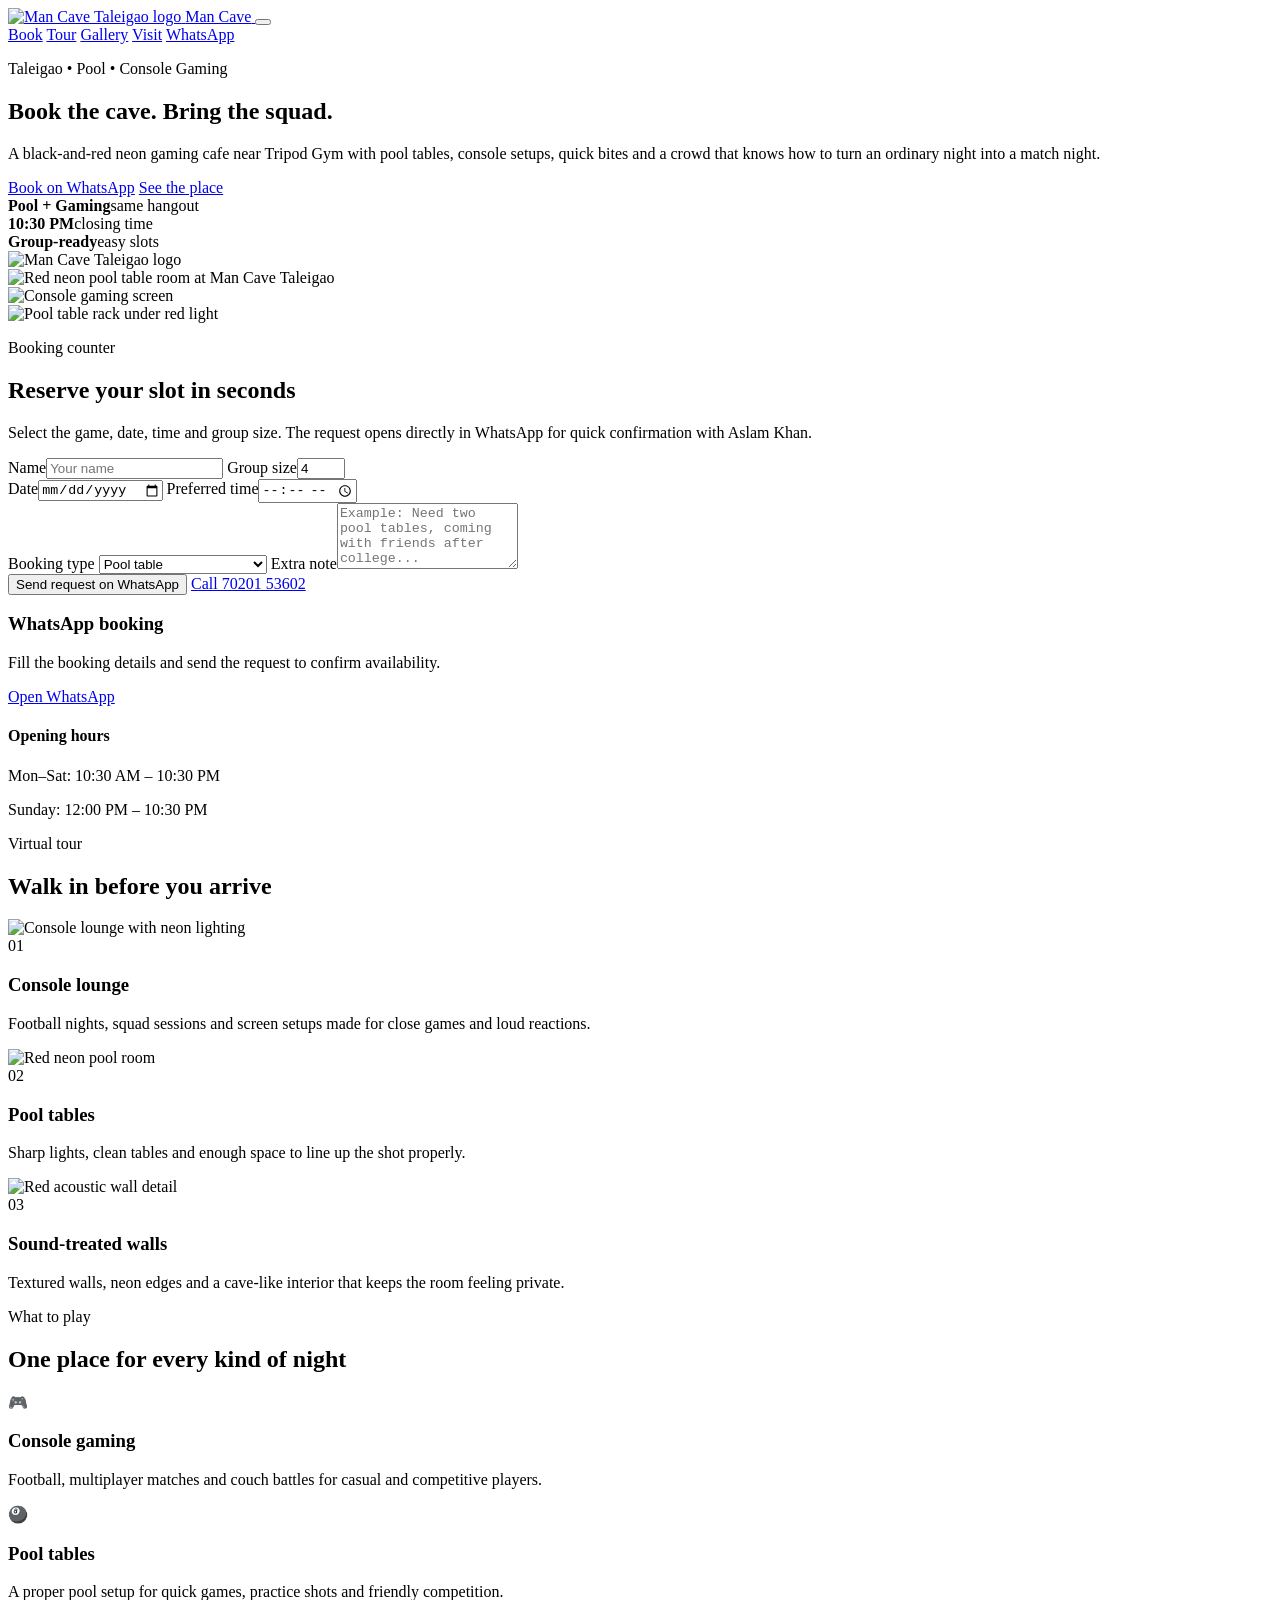
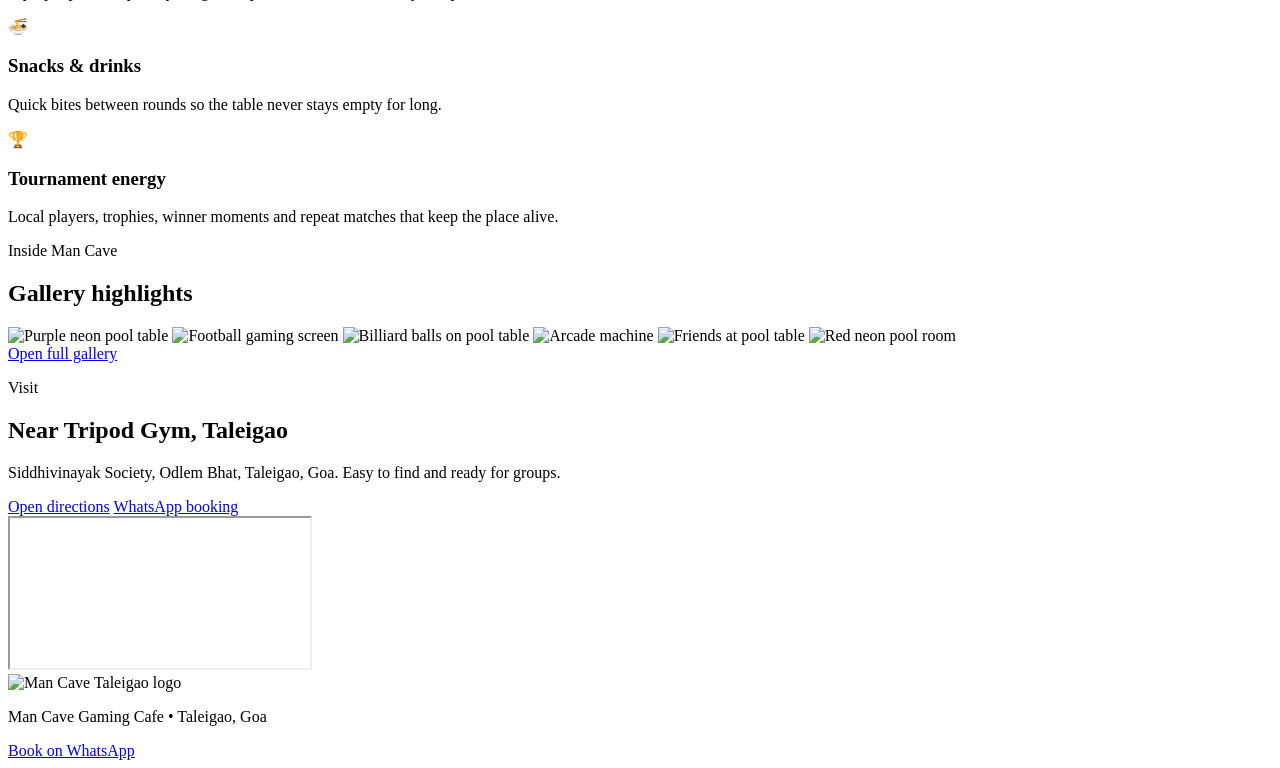
==== index.html @ f6d8dc02 "Add files via upload" ====
<!DOCTYPE html>
<html lang="en">
<head>
  <meta charset="UTF-8" />
  <meta name="viewport" content="width=device-width, initial-scale=1.0" />
  <meta name="theme-color" content="#020202" />
  <link rel="icon" type="image/png" href="assets/img/logo/mancave-taleigao-favicon.png" />
  <link rel="stylesheet" href="assets/css/styles.css" />
  <title>Man Cave Gaming Cafe Taleigao | Pool, Console Gaming & WhatsApp Booking</title>
  <meta name="description" content="Book a slot at Man Cave Gaming Cafe in Taleigao, Goa. Neon red gaming lounge, pool tables, console gaming, snacks, tournaments and group hangouts near Tripod Gym." />
  <meta name="keywords" content="Man Cave Gaming Cafe Taleigao, gaming cafe Goa, pool table Taleigao, console gaming cafe Goa, gaming lounge Taleigao" />
  <meta property="og:title" content="Man Cave Gaming Cafe Taleigao" />
  <meta property="og:description" content="Neon-lit pool tables, console gaming and group hangouts in Taleigao. Book your slot on WhatsApp." />
  <meta property="og:image" content="assets/img/logo/mancave-taleigao-official-logo.png" />
</head>
<body>
  <div class="site-bg" aria-hidden="true"><span></span><span></span><span></span></div>
  <header class="site-header" id="top">
    <a class="brand" href="index.html" aria-label="Man Cave Gaming Cafe home">
      <img src="assets/img/logo/mancave-taleigao-official-logo.png" alt="Man Cave Taleigao logo" />
      <span>Man Cave</span>
    </a>
    <button class="menu-toggle" aria-label="Open menu" aria-expanded="false"><span></span><span></span></button>
    <nav class="site-nav" aria-label="Main navigation">
      <a href="booking.html">Book</a>
      <a href="index.html#tour">Tour</a>
      <a href="gallery.html">Gallery</a>
      <a href="index.html#location">Visit</a>
      <a class="nav-cta" href="https://wa.me/917020153602" target="_blank" rel="noopener">WhatsApp</a>
    </nav>
  </header>

  <main>
    <section class="hero section-pad">
      <div class="hero-grid">
        <div class="hero-copy reveal">
          <p class="eyebrow">Taleigao • Pool • Console Gaming</p>
          <h1>Book the cave. Bring the squad.</h1>
          <p class="hero-text">A black-and-red neon gaming cafe near Tripod Gym with pool tables, console setups, quick bites and a crowd that knows how to turn an ordinary night into a match night.</p>
          <div class="hero-actions">
            <a class="btn btn-primary pulse" href="booking.html">Book on WhatsApp</a>
            <a class="btn btn-ghost" href="#tour">See the place</a>
          </div>
          <div class="hero-stats" aria-label="Cafe highlights">
            <div><strong>Pool + Gaming</strong><span>same hangout</span></div>
            <div><strong>10:30 PM</strong><span>closing time</span></div>
            <div><strong>Group-ready</strong><span>easy slots</span></div>
          </div>
        </div>
        <div class="hero-arena reveal delay-1" aria-label="Man Cave gaming cafe interior">
          <div class="arena-ring"><img src="assets/img/logo/mancave-taleigao-official-logo.png" alt="Man Cave Taleigao logo" /></div>
          <div class="arena-main"><img src="assets/img/gallery/48-red-pool-table-wide.webp" alt="Red neon pool table room at Man Cave Taleigao" /></div>
          <div class="mini-shot shot-one"><img src="assets/img/gallery/24-football-screen-gaming-setup.webp" alt="Console gaming screen" /></div>
          <div class="mini-shot shot-two"><img src="assets/img/gallery/41-red-table-rack.webp" alt="Pool table rack under red light" /></div>
        </div>
      </div>
    </section>

    <section class="booking-shell section-pad" id="booking">
      <div class="section-heading reveal">
        <p class="eyebrow">Booking counter</p>
        <h2>Reserve your slot in seconds</h2>
        <p>Select the game, date, time and group size. The request opens directly in WhatsApp for quick confirmation with Aslam Khan.</p>
      </div>
      <div class="booking-grid">
        <form class="booking-panel reveal" id="bookingForm">
          <div class="field-row">
            <label>Name<input type="text" name="name" placeholder="Your name" required></label>
            <label>Group size<input type="number" name="people" min="1" max="20" value="4" required></label>
          </div>
          <div class="field-row">
            <label>Date<input type="date" name="date" required></label>
            <label>Preferred time<input type="time" name="time" required></label>
          </div>
          <label>Booking type
            <select name="activity" required>
              <option value="Pool table">Pool table</option>
              <option value="Console gaming">Console gaming</option>
              <option value="Pool + console gaming">Pool + console gaming</option>
              <option value="Birthday / group hangout">Birthday / group hangout</option>
              <option value="Tournament enquiry">Tournament enquiry</option>
            </select>
          </label>
          <label>Extra note<textarea name="note" rows="4" placeholder="Example: Need two pool tables, coming with friends after college..."></textarea></label>
          <div class="booking-buttons">
            <button class="btn btn-primary" type="submit">Send request on WhatsApp</button>
            <a class="btn btn-ghost" href="tel:+917020153602">Call 70201 53602</a>
          </div>
        </form>
        <aside class="booking-output reveal delay-1" aria-live="polite">
          <span class="status-dot"></span>
          <h3>WhatsApp booking</h3>
          <p id="bookingPreview">Fill the booking details and send the request to confirm availability.</p>
          <a class="copy-btn whatsapp-direct" href="https://wa.me/917020153602" target="_blank" rel="noopener">Open WhatsApp</a>
          <div class="hours-card">
            <h4>Opening hours</h4>
            <p>Mon–Sat: 10:30 AM – 10:30 PM</p>
            <p>Sunday: 12:00 PM – 10:30 PM</p>
          </div>
        </aside>
      </div>
    </section>

    <section class="tour section-pad" id="tour">
      <div class="section-heading reveal">
        <p class="eyebrow">Virtual tour</p>
        <h2>Walk in before you arrive</h2>
      </div>
      <div class="tour-grid">
        <article class="tour-card wide reveal">
          <img src="assets/img/gallery/21-console-lounge-neon.webp" alt="Console lounge with neon lighting" />
          <div><span>01</span><h3>Console lounge</h3><p>Football nights, squad sessions and screen setups made for close games and loud reactions.</p></div>
        </article>
        <article class="tour-card reveal delay-1">
          <img src="assets/img/gallery/15-red-neon-pool-table.webp" alt="Red neon pool room" />
          <div><span>02</span><h3>Pool tables</h3><p>Sharp lights, clean tables and enough space to line up the shot properly.</p></div>
        </article>
        <article class="tour-card reveal delay-2">
          <img src="assets/img/gallery/12-red-acoustic-wall-detail.webp" alt="Red acoustic wall detail" />
          <div><span>03</span><h3>Sound-treated walls</h3><p>Textured walls, neon edges and a cave-like interior that keeps the room feeling private.</p></div>
        </article>
      </div>
    </section>

    <section class="vibe section-pad" id="vibe">
      <div class="section-heading reveal">
        <p class="eyebrow">What to play</p>
        <h2>One place for every kind of night</h2>
      </div>
      <div class="feature-grid">
        <article class="feature-card reveal"><span>🎮</span><h3>Console gaming</h3><p>Football, multiplayer matches and couch battles for casual and competitive players.</p></article>
        <article class="feature-card reveal delay-1"><span>🎱</span><h3>Pool tables</h3><p>A proper pool setup for quick games, practice shots and friendly competition.</p></article>
        <article class="feature-card reveal delay-2"><span>🍜</span><h3>Snacks & drinks</h3><p>Quick bites between rounds so the table never stays empty for long.</p></article>
        <article class="feature-card reveal delay-3"><span>🏆</span><h3>Tournament energy</h3><p>Local players, trophies, winner moments and repeat matches that keep the place alive.</p></article>
      </div>
    </section>

    <section class="gallery-strip section-pad" id="gallery">
      <div class="section-heading reveal">
        <p class="eyebrow">Inside Man Cave</p>
        <h2>Gallery highlights</h2>
      </div>
      <div class="marquee" aria-label="Gallery preview">
        <div class="marquee-track">
          <img src="assets/img/gallery/03-purple-pool-table.webp" alt="Purple neon pool table" />
          <img src="assets/img/gallery/24-football-screen-gaming-setup.webp" alt="Football gaming screen" />
          <img src="assets/img/gallery/32-billiard-balls-table.webp" alt="Billiard balls on pool table" />
          <img src="assets/img/gallery/40-arcade-machine.webp" alt="Arcade machine" />
          <img src="assets/img/gallery/49-friends-at-pool-table.webp" alt="Friends at pool table" />
          <img src="assets/img/gallery/54-red-pool-room-night.webp" alt="Red neon pool room" />
        </div>
      </div>
      <div class="center-action"><a class="btn btn-primary" href="gallery.html">Open full gallery</a></div>
    </section>

    <section class="location section-pad" id="location">
      <div class="location-card reveal">
        <div>
          <p class="eyebrow">Visit</p>
          <h2>Near Tripod Gym, Taleigao</h2>
          <p>Siddhivinayak Society, Odlem Bhat, Taleigao, Goa. Easy to find and ready for groups.</p>
          <div class="hero-actions">
            <a class="btn btn-primary" target="_blank" rel="noopener" href="https://www.google.com/maps/search/Man+Cave+Gaming+Cafe+Taleigao+Tripod+Gym">Open directions</a>
            <a class="btn btn-ghost" target="_blank" rel="noopener" href="https://wa.me/917020153602">WhatsApp booking</a>
          </div>
        </div>
        <iframe title="Man Cave Gaming Cafe Taleigao map" loading="lazy" referrerpolicy="no-referrer-when-downgrade" src="https://www.google.com/maps?q=Man%20Cave%20Gaming%20Cafe%20Taleigao%20Goa&output=embed"></iframe>
      </div>
    </section>
  </main>

  <footer class="site-footer">
    <img src="assets/img/logo/mancave-taleigao-official-logo.png" alt="Man Cave Taleigao logo" />
    <p>Man Cave Gaming Cafe • Taleigao, Goa</p>
    <a href="booking.html">Book on WhatsApp</a>
  </footer>
  <script src="assets/js/main.js"></script>
</body>
</html>
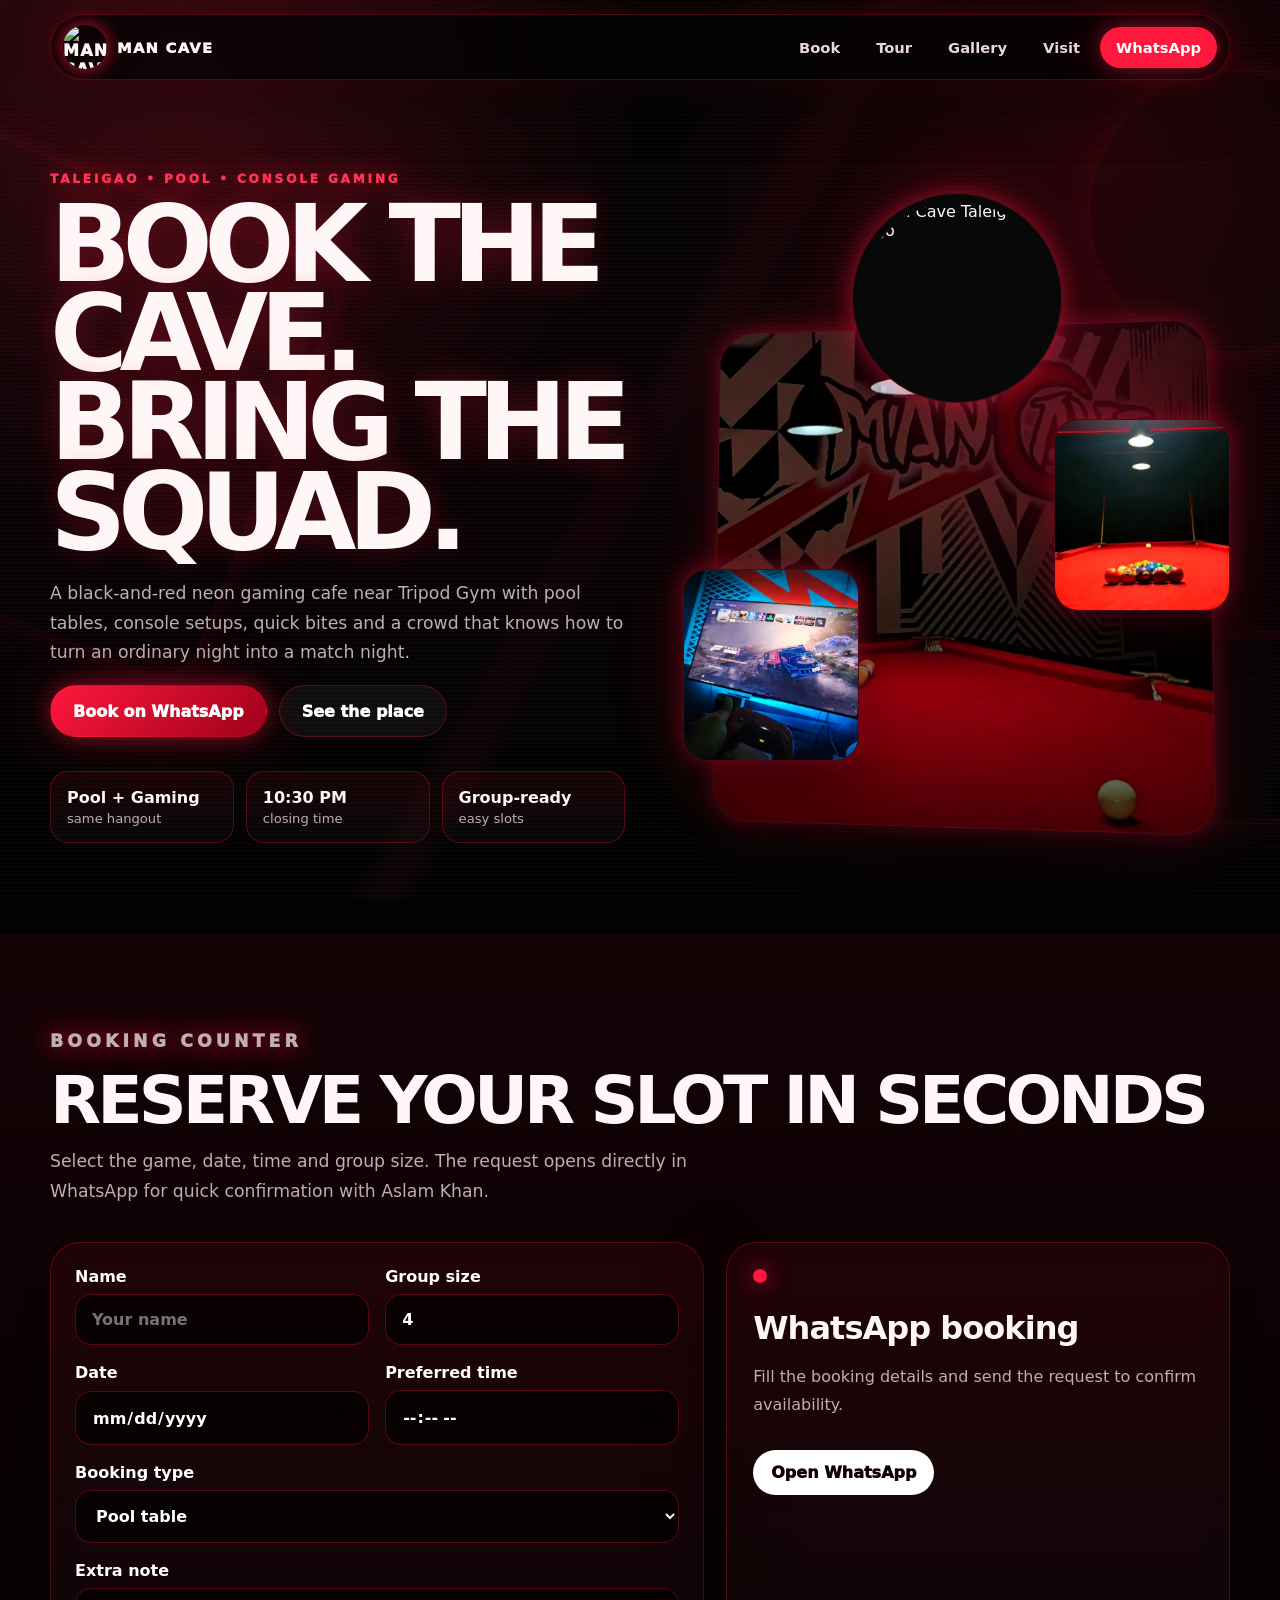
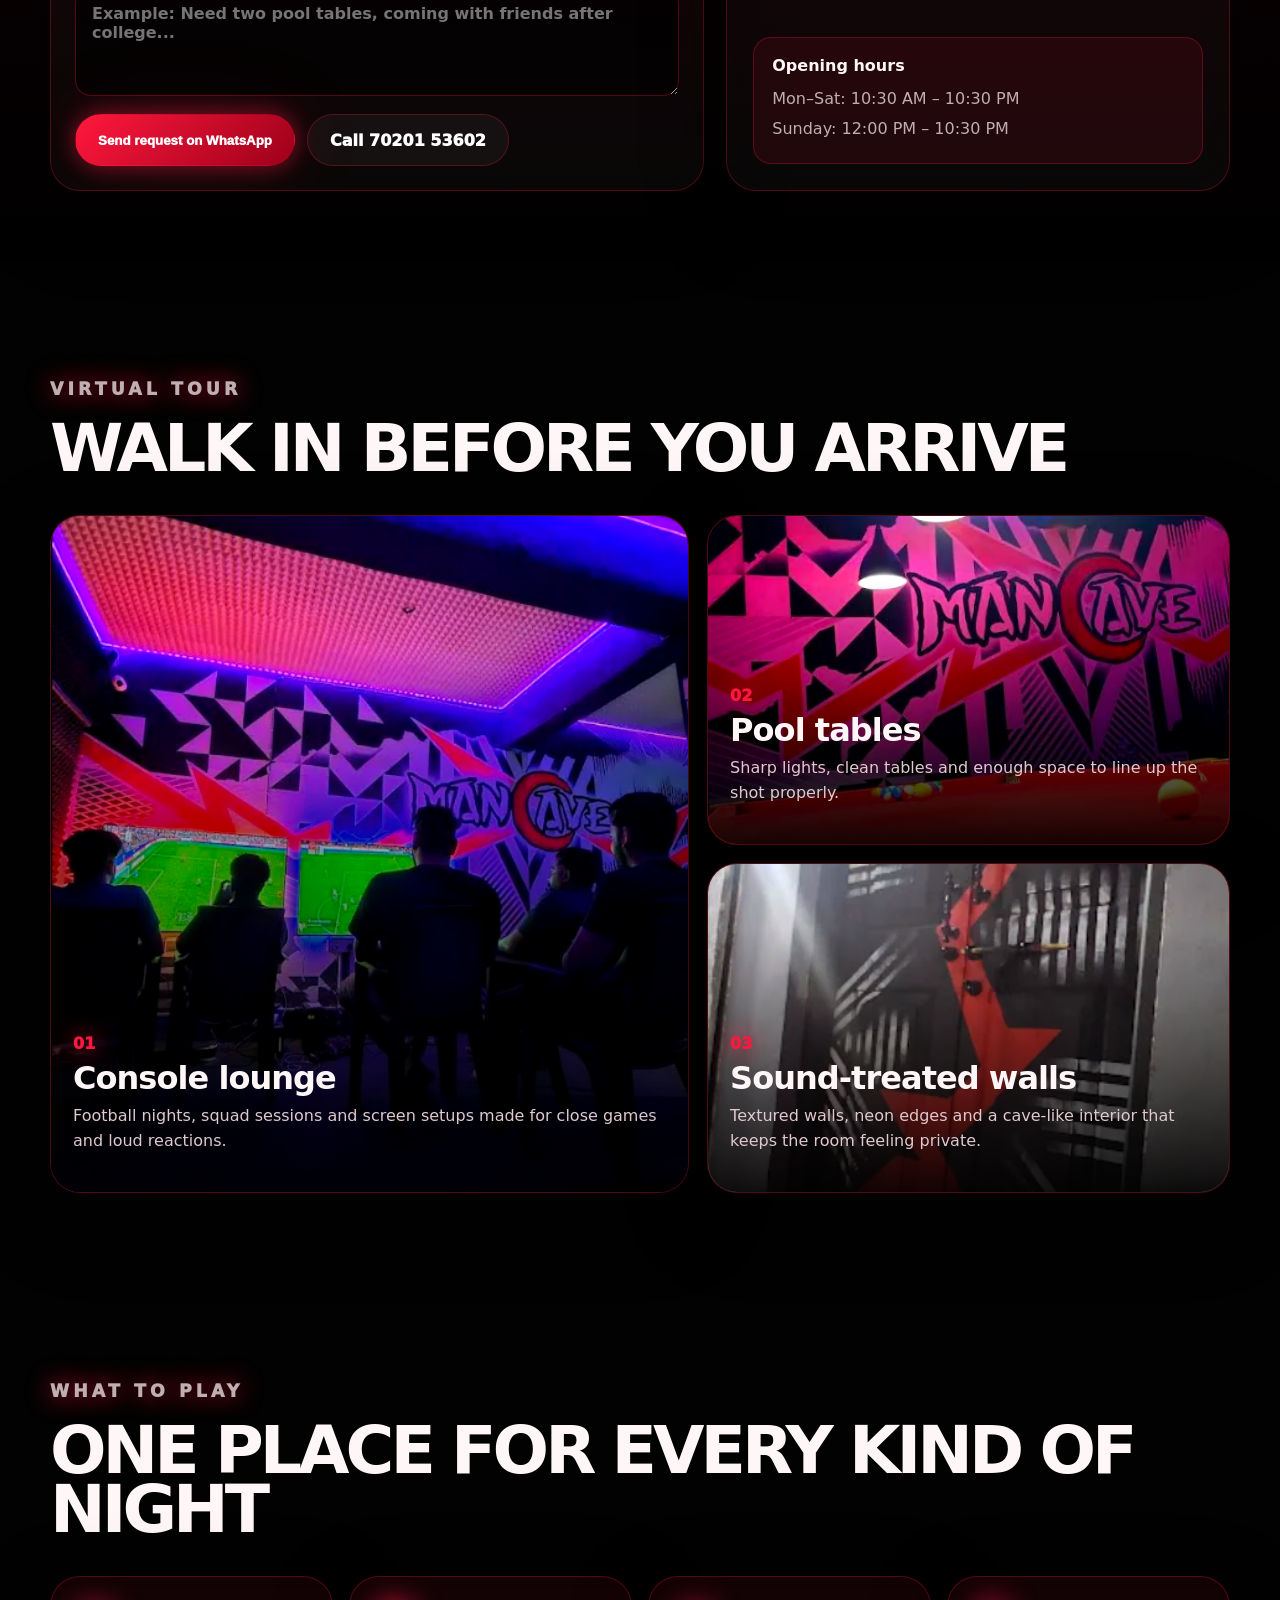
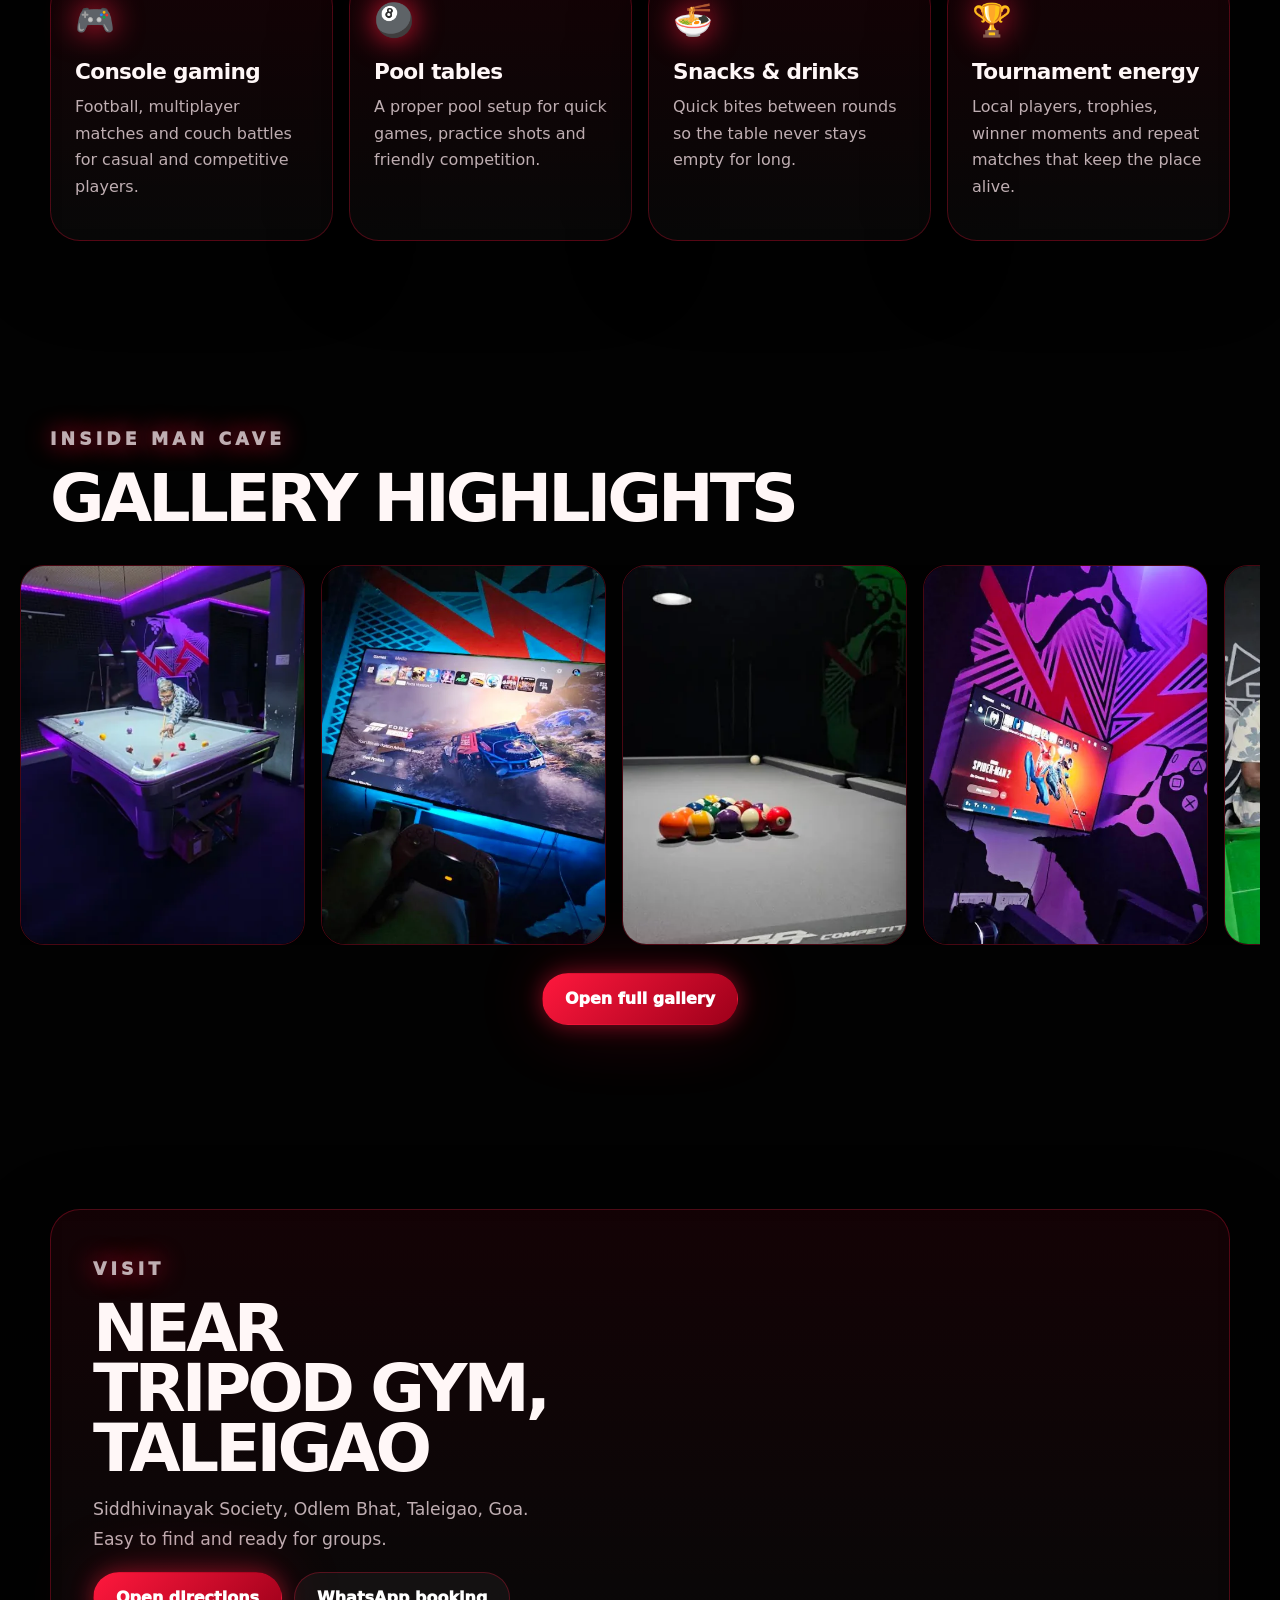
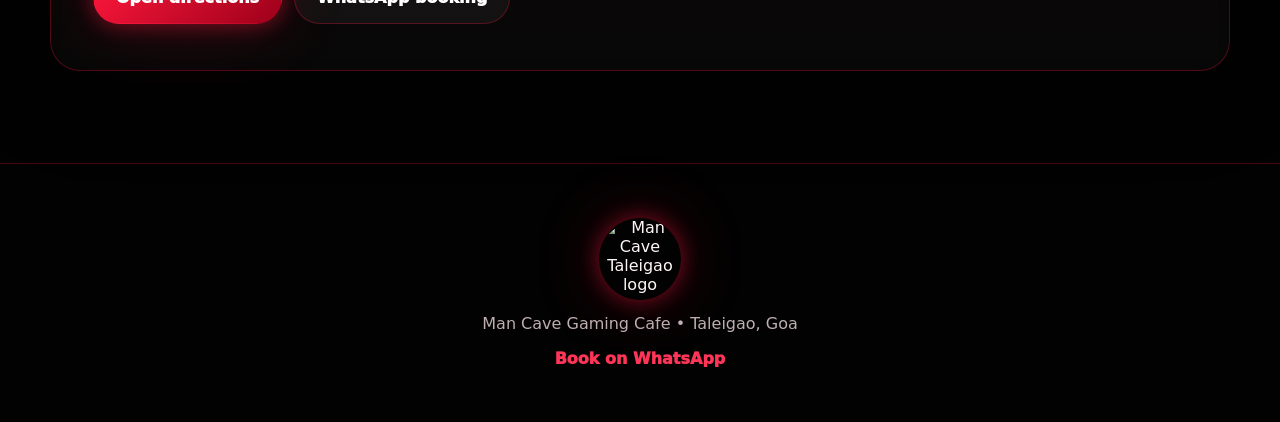
==== commit 197f7b05: "Update index.html" ====
--- a/index.html
+++ b/index.html
@@ -11,7 +11,7 @@
   <meta name="keywords" content="Man Cave Gaming Cafe Taleigao, gaming cafe Goa, pool table Taleigao, console gaming cafe Goa, gaming lounge Taleigao" />
   <meta property="og:title" content="Man Cave Gaming Cafe Taleigao" />
   <meta property="og:description" content="Neon-lit pool tables, console gaming and group hangouts in Taleigao. Book your slot on WhatsApp." />
-  <meta property="og:image" content="assets/img/logo/mancave-taleigao-official-logo.png" />
+  <meta property="og:image" content="assets/img/logo/mancave-taleigao-offical-logo.png" />
 </head>
 <body>
   <div class="site-bg" aria-hidden="true"><span></span><span></span><span></span></div>
--- a/assets/css/styles.css
+++ b/assets/css/styles.css
@@ -0,0 +1,39 @@
+:root{
+  --bg:#020202;
+  --panel:#090607;
+  --panel-2:#12090b;
+  --red:#ff183d;
+  --red-hot:#ff3558;
+  --red-deep:#9d001a;
+  --white:#fff7f7;
+  --muted:#bfaeb2;
+  --line:rgba(255,24,61,.28);
+  --soft-line:rgba(255,255,255,.09);
+  --glow:0 0 22px rgba(255,24,61,.48),0 0 72px rgba(255,24,61,.2);
+  --max:1180px;
+  --radius:30px;
+}
+*{box-sizing:border-box}
+html{scroll-behavior:smooth}
+body{margin:0;background:var(--bg);color:var(--white);font-family:Inter,system-ui,-apple-system,Segoe UI,Roboto,Arial,sans-serif;overflow-x:hidden}
+a{color:inherit;text-decoration:none}img{display:block;max-width:100%}
+body::before{content:"";position:fixed;inset:0;pointer-events:none;z-index:0;background:radial-gradient(circle at 14% 8%,rgba(255,24,61,.22),transparent 34%),radial-gradient(circle at 85% 18%,rgba(140,0,20,.24),transparent 32%),linear-gradient(120deg,transparent 0 48%,rgba(255,24,61,.035) 49% 51%,transparent 52%),repeating-linear-gradient(0deg,rgba(255,255,255,.018) 0 1px,transparent 1px 4px);mix-blend-mode:screen}
+.site-bg{position:fixed;inset:0;z-index:-1;overflow:hidden;background:linear-gradient(180deg,#030303 0%,#090305 44%,#020202 100%)}
+.site-bg span{position:absolute;border:1px solid rgba(255,24,61,.14);box-shadow:var(--glow);opacity:.22;animation:caveDrift 13s linear infinite}
+.site-bg span:nth-child(1){width:440px;height:440px;border-radius:40px;left:-160px;top:20%;transform:rotate(22deg)}
+.site-bg span:nth-child(2){width:280px;height:280px;border-radius:50%;right:-90px;top:8%;animation-duration:18s}
+.site-bg span:nth-child(3){width:620px;height:180px;right:-240px;bottom:9%;transform:skewX(-18deg);animation-duration:21s}
+@keyframes caveDrift{50%{transform:translate3d(16px,-20px,0) rotate(35deg);opacity:.35}}
+.site-header{position:sticky;top:14px;z-index:50;width:min(calc(100% - 28px),var(--max));margin:14px auto 0;display:flex;align-items:center;justify-content:space-between;padding:10px 12px;border:1px solid var(--line);border-radius:999px;background:rgba(3,3,3,.78);backdrop-filter:blur(22px);box-shadow:0 18px 60px rgba(0,0,0,.48),0 0 36px rgba(255,24,61,.14)}
+.brand{display:flex;align-items:center;gap:10px;font-weight:950;letter-spacing:.08em;text-transform:uppercase}.brand img{width:44px;height:44px;border-radius:50%;object-fit:cover;box-shadow:0 0 18px rgba(255,24,61,.8)}.brand span{font-size:.92rem}
+.site-nav{display:flex;align-items:center;gap:4px}.site-nav a{padding:12px 16px;border-radius:999px;color:#e8d6da;font-size:.92rem;font-weight:850}.site-nav a:hover,.site-nav a.active{background:rgba(255,24,61,.14);color:#fff;box-shadow:inset 0 0 0 1px rgba(255,24,61,.2)}.site-nav .nav-cta{background:var(--red);color:#fff;box-shadow:var(--glow)}
+.menu-toggle{display:none;width:48px;height:48px;border:0;border-radius:50%;background:rgba(255,24,61,.12);position:relative}.menu-toggle span{position:absolute;left:14px;right:14px;height:2px;background:#fff}.menu-toggle span:first-child{top:18px}.menu-toggle span:last-child{bottom:18px}
+.section-pad{padding:92px 20px}.hero{min-height:calc(100vh - 90px);display:grid;align-items:center;position:relative;overflow:hidden}.hero-grid{width:min(100%,var(--max));margin:auto;display:grid;grid-template-columns:1fr .95fr;gap:58px;align-items:center}.eyebrow{margin:0 0 14px;color:var(--red-hot);font-size:.75rem;font-weight:950;letter-spacing:.24em;text-transform:uppercase;text-shadow:0 0 24px rgba(255,24,61,.95)}h1,h2,h3,p{margin-top:0}h1{font-size:clamp(3.1rem,8.3vw,7.8rem);line-height:.84;letter-spacing:-.08em;margin-bottom:22px;text-transform:uppercase;text-shadow:0 0 32px rgba(255,24,61,.28)}h2{font-size:clamp(2.1rem,5.2vw,4.85rem);line-height:.9;letter-spacing:-.06em;margin-bottom:16px;text-transform:uppercase}h3{letter-spacing:-.03em}.hero-text,.section-heading p,.location-card p,.gallery-hero p,.booking-hero p{color:var(--muted);font-size:1.08rem;line-height:1.72;max-width:700px}.hero-actions{display:flex;gap:12px;flex-wrap:wrap}.btn{display:inline-flex;align-items:center;justify-content:center;min-height:52px;padding:0 22px;border-radius:999px;font-weight:950;border:1px solid transparent;transition:.25s ease;cursor:pointer}.btn-primary{background:linear-gradient(135deg,var(--red),var(--red-deep));color:#fff;box-shadow:var(--glow)}.btn-primary:hover{transform:translateY(-3px) scale(1.02);box-shadow:0 0 34px rgba(255,24,61,.8),0 0 100px rgba(255,24,61,.32)}.btn-ghost{background:rgba(255,255,255,.045);border-color:var(--line);color:#fff}.btn-ghost:hover{background:rgba(255,24,61,.14);transform:translateY(-3px)}.pulse{animation:pulseGlow 2.1s ease-in-out infinite}@keyframes pulseGlow{50%{box-shadow:0 0 38px rgba(255,24,61,.9),0 0 110px rgba(255,24,61,.35)}}
+.hero-stats{display:grid;grid-template-columns:repeat(3,1fr);gap:12px;margin-top:34px}.hero-stats div{padding:16px;border:1px solid var(--line);border-radius:18px;background:linear-gradient(180deg,rgba(255,24,61,.08),rgba(255,255,255,.025))}.hero-stats strong{display:block}.hero-stats span{display:block;color:var(--muted);font-size:.82rem;margin-top:4px}.hero-arena{position:relative;min-height:630px;perspective:1000px}.arena-main{position:absolute;inset:130px 24px 0;border:1px solid var(--line);border-radius:36px;overflow:hidden;box-shadow:0 28px 100px rgba(0,0,0,.75),var(--glow);transform:rotateX(4deg) rotateY(-7deg);animation:arenaTilt 7s ease-in-out infinite}.arena-main img{width:100%;height:100%;object-fit:cover;filter:saturate(1.25) contrast(1.1)}.arena-main::after{content:"";position:absolute;inset:0;background:linear-gradient(180deg,transparent 35%,rgba(0,0,0,.7)),radial-gradient(circle at 70% 10%,rgba(255,24,61,.22),transparent 44%)}.arena-ring{position:absolute;z-index:4;width:210px;height:210px;left:50%;top:0;transform:translateX(-50%);border-radius:50%;padding:8px;background:#080808;border:1px solid var(--line);box-shadow:var(--glow);animation:logoHover 4.8s ease-in-out infinite}.arena-ring img{width:100%;height:100%;object-fit:cover;border-radius:50%}.mini-shot{position:absolute;z-index:6;width:176px;border-radius:24px;overflow:hidden;border:1px solid var(--line);background:#100;box-shadow:0 18px 50px rgba(0,0,0,.6),var(--glow);animation:float 5.5s ease-in-out infinite}.mini-shot img{width:100%;height:190px;object-fit:cover}.shot-one{left:0;bottom:62px}.shot-two{right:0;top:226px;animation-delay:-2s}@keyframes arenaTilt{50%{transform:rotateX(1deg) rotateY(4deg) translateY(-8px)}}@keyframes logoHover{50%{transform:translateX(-50%) translateY(-10px) scale(1.03)}}@keyframes float{50%{transform:translateY(-18px) rotate(2deg)}}
+.section-heading{width:min(100%,var(--max));margin:0 auto 36px}.booking-shell{background:linear-gradient(180deg,rgba(255,24,61,.08),rgba(0,0,0,0))}.booking-grid{width:min(100%,var(--max));margin:auto;display:grid;grid-template-columns:1.13fr .87fr;gap:22px}.booking-panel,.booking-output,.feature-card,.tour-card,.location-card,.gallery-hero,.booking-hero{background:linear-gradient(180deg,rgba(255,24,61,.075),rgba(255,255,255,.028));border:1px solid var(--line);border-radius:var(--radius);box-shadow:0 24px 80px rgba(0,0,0,.42);backdrop-filter:blur(18px)}.booking-panel{padding:24px;display:grid;gap:18px;position:relative;overflow:hidden}.booking-panel::before{content:"";position:absolute;inset:0;pointer-events:none;background:linear-gradient(120deg,transparent,rgba(255,24,61,.12),transparent);transform:translateX(-100%);animation:sweep 7s ease-in-out infinite}.field-row{display:grid;grid-template-columns:1fr 1fr;gap:16px}label{display:grid;gap:8px;color:#fff;font-weight:850;position:relative}input,select,textarea{width:100%;border:1px solid rgba(255,24,61,.32);background:rgba(0,0,0,.66);color:#fff;border-radius:16px;padding:15px 16px;outline:0;font:inherit}input:focus,select:focus,textarea:focus{border-color:var(--red);box-shadow:0 0 0 4px rgba(255,24,61,.16),0 0 28px rgba(255,24,61,.34)}textarea{resize:vertical}.booking-buttons{display:flex;gap:12px;flex-wrap:wrap}.booking-output{padding:26px;display:flex;flex-direction:column;gap:16px}.booking-output h3{font-size:2rem;margin:10px 0 0}.booking-output p{white-space:pre-line;color:var(--muted);line-height:1.7}.status-dot{width:14px;height:14px;border-radius:50%;background:var(--red);box-shadow:0 0 24px var(--red);animation:blink 1.4s infinite}.copy-btn{align-self:flex-start;background:#fff;color:#100;border:0;border-radius:999px;padding:13px 18px;font-weight:950;cursor:pointer}.hours-card{margin-top:auto;padding:18px;border-radius:18px;background:rgba(255,24,61,.09);border:1px solid var(--line)}.hours-card h4{margin:0 0 10px}.hours-card h4:not(:first-child){margin-top:16px}.hours-card p{margin:3px 0;color:var(--muted)}@keyframes sweep{20%,100%{transform:translateX(100%)}}@keyframes blink{50%{opacity:.45}}
+.tour-grid{width:min(100%,var(--max));margin:auto;display:grid;grid-template-columns:1.1fr .9fr;gap:18px}.tour-card{overflow:hidden;position:relative;min-height:330px;transition:.25s ease}.tour-card.wide{grid-row:span 2}.tour-card:hover{transform:translateY(-6px);box-shadow:0 30px 100px rgba(0,0,0,.5),var(--glow)}.tour-card img{width:100%;height:100%;object-fit:cover;position:absolute;inset:0;filter:saturate(1.22) contrast(1.08);transition:transform .5s ease}.tour-card:hover img{transform:scale(1.06)}.tour-card::after{content:"";position:absolute;inset:0;background:linear-gradient(180deg,transparent 20%,rgba(0,0,0,.9))}.tour-card div{position:absolute;left:22px;right:22px;bottom:22px;z-index:2}.tour-card span{color:var(--red);font-weight:950;text-shadow:0 0 24px var(--red)}.tour-card h3{font-size:2rem;margin:6px 0}.tour-card p{color:#dfc8ce;line-height:1.6}.feature-grid{width:min(100%,var(--max));margin:auto;display:grid;grid-template-columns:repeat(4,1fr);gap:16px}.feature-card{padding:24px;min-height:230px;transition:.25s ease}.feature-card:hover{transform:translateY(-6px);box-shadow:var(--glow)}.feature-card span{font-size:2rem;filter:drop-shadow(0 0 15px var(--red))}.feature-card h3{font-size:1.35rem;margin:20px 0 10px}.feature-card p{color:var(--muted);line-height:1.65}.gallery-strip{overflow:hidden}.marquee{overflow:hidden}.marquee-track{display:flex;gap:16px;width:max-content;animation:marquee 34s linear infinite}.marquee-track img{width:285px;height:380px;object-fit:cover;border-radius:24px;border:1px solid var(--line);box-shadow:0 16px 50px rgba(0,0,0,.5)}@keyframes marquee{to{transform:translateX(-50%)}}.center-action{text-align:center;margin-top:28px}.location-card{width:min(100%,var(--max));margin:auto;padding:20px;display:grid;grid-template-columns:.9fr 1.1fr;gap:22px;align-items:center}.location-card>div{padding:22px}.location-card iframe{width:100%;height:420px;border:0;border-radius:20px;filter:grayscale(1) invert(.9) contrast(1.14)}
+.site-footer{padding:54px 20px;text-align:center;border-top:1px solid var(--line);background:#020202}.site-footer img{width:82px;height:82px;object-fit:cover;border-radius:50%;margin:0 auto 14px;box-shadow:var(--glow)}.site-footer p{color:var(--muted)}.site-footer a{font-weight:950;color:var(--red-hot)}
+.gallery-page,.booking-page{padding-top:70px}.gallery-hero,.booking-hero{width:min(100%,var(--max));margin:0 auto 24px;padding:34px}.gallery-hero h1,.booking-hero h1{font-size:clamp(2.8rem,7vw,6rem)}.booking-hero{background:linear-gradient(135deg,rgba(255,24,61,.14),rgba(255,255,255,.03)),url('../img/gallery/54-red-pool-room-night.webp') center/cover}.booking-hero p{max-width:620px}.page-booking-grid{margin-top:22px}.filter-bar{width:min(100%,var(--max));margin:0 auto 24px;display:flex;gap:10px;flex-wrap:wrap}.filter-bar button{border:1px solid var(--line);background:rgba(255,255,255,.04);color:#fff;border-radius:999px;padding:12px 16px;font-weight:900;cursor:pointer}.filter-bar button.active,.filter-bar button:hover{background:var(--red);box-shadow:var(--glow)}.gallery-grid{width:min(100%,var(--max));margin:auto;columns:4 230px;column-gap:16px}.gallery-item{break-inside:avoid;margin:0 0 16px;border:1px solid var(--line);border-radius:22px;overflow:hidden;background:rgba(255,255,255,.04);cursor:pointer;box-shadow:0 14px 45px rgba(0,0,0,.38);transition:.25s ease}.gallery-item:hover{transform:translateY(-5px) rotate(.5deg);box-shadow:0 18px 60px rgba(0,0,0,.55),var(--glow)}.gallery-item img{width:100%;height:auto}.gallery-caption{padding:12px 14px}.gallery-caption strong{display:block}.gallery-caption span{font-size:.82rem;color:var(--red-hot);font-weight:900;text-transform:uppercase;letter-spacing:.12em}.lightbox{position:fixed;inset:0;background:rgba(0,0,0,.9);z-index:90;display:none;align-items:center;justify-content:center;padding:22px}.lightbox.active{display:flex}.lightbox img{max-height:82vh;max-width:92vw;border-radius:24px;box-shadow:var(--glow)}.lightbox p{position:absolute;bottom:18px;color:#fff;font-weight:900}.lightbox-close{position:absolute;top:18px;right:18px;width:48px;height:48px;border-radius:50%;border:1px solid var(--line);background:#100;color:#fff;font-size:2rem;cursor:pointer}.reveal{opacity:0;transform:translateY(26px);transition:opacity .75s ease,transform .75s ease}.reveal.visible{opacity:1;transform:none}.delay-1{transition-delay:.1s}.delay-2{transition-delay:.2s}.delay-3{transition-delay:.3s}
+@media(max-width:900px){.site-header{top:8px}.menu-toggle{display:block}.site-nav{position:absolute;top:68px;right:0;left:0;display:none;flex-direction:column;padding:12px;border:1px solid var(--line);border-radius:24px;background:rgba(5,5,5,.97)}.site-nav.open{display:flex}.site-nav a{width:100%;text-align:center}.hero-grid,.booking-grid,.tour-grid,.location-card{grid-template-columns:1fr}.hero{min-height:auto}.hero-arena{min-height:530px;order:-1}.arena-main{inset:110px 0 0}.arena-ring{width:172px;height:172px}.shot-one{left:4px}.shot-two{right:4px}.feature-grid{grid-template-columns:1fr 1fr}.location-card iframe{height:330px}}
+@media(max-width:560px){.section-pad{padding:68px 14px}.brand span{font-size:.78rem}h1{font-size:3.55rem}.hero-stats,.field-row,.feature-grid{grid-template-columns:1fr}.hero-arena{min-height:470px}.mini-shot{width:135px}.mini-shot img{height:145px}.booking-panel,.booking-output,.gallery-hero,.booking-hero{padding:18px}.tour-card,.tour-card.wide{min-height:360px}.marquee-track img{width:230px;height:320px}.gallery-grid{columns:1}.btn{width:100%}.hero-actions{width:100%}.filter-bar{gap:8px}.filter-bar button{font-size:.82rem;padding:10px 12px}}
+@media(prefers-reduced-motion:reduce){*{animation:none!important;transition:none!important;scroll-behavior:auto!important}.reveal{opacity:1;transform:none}}
